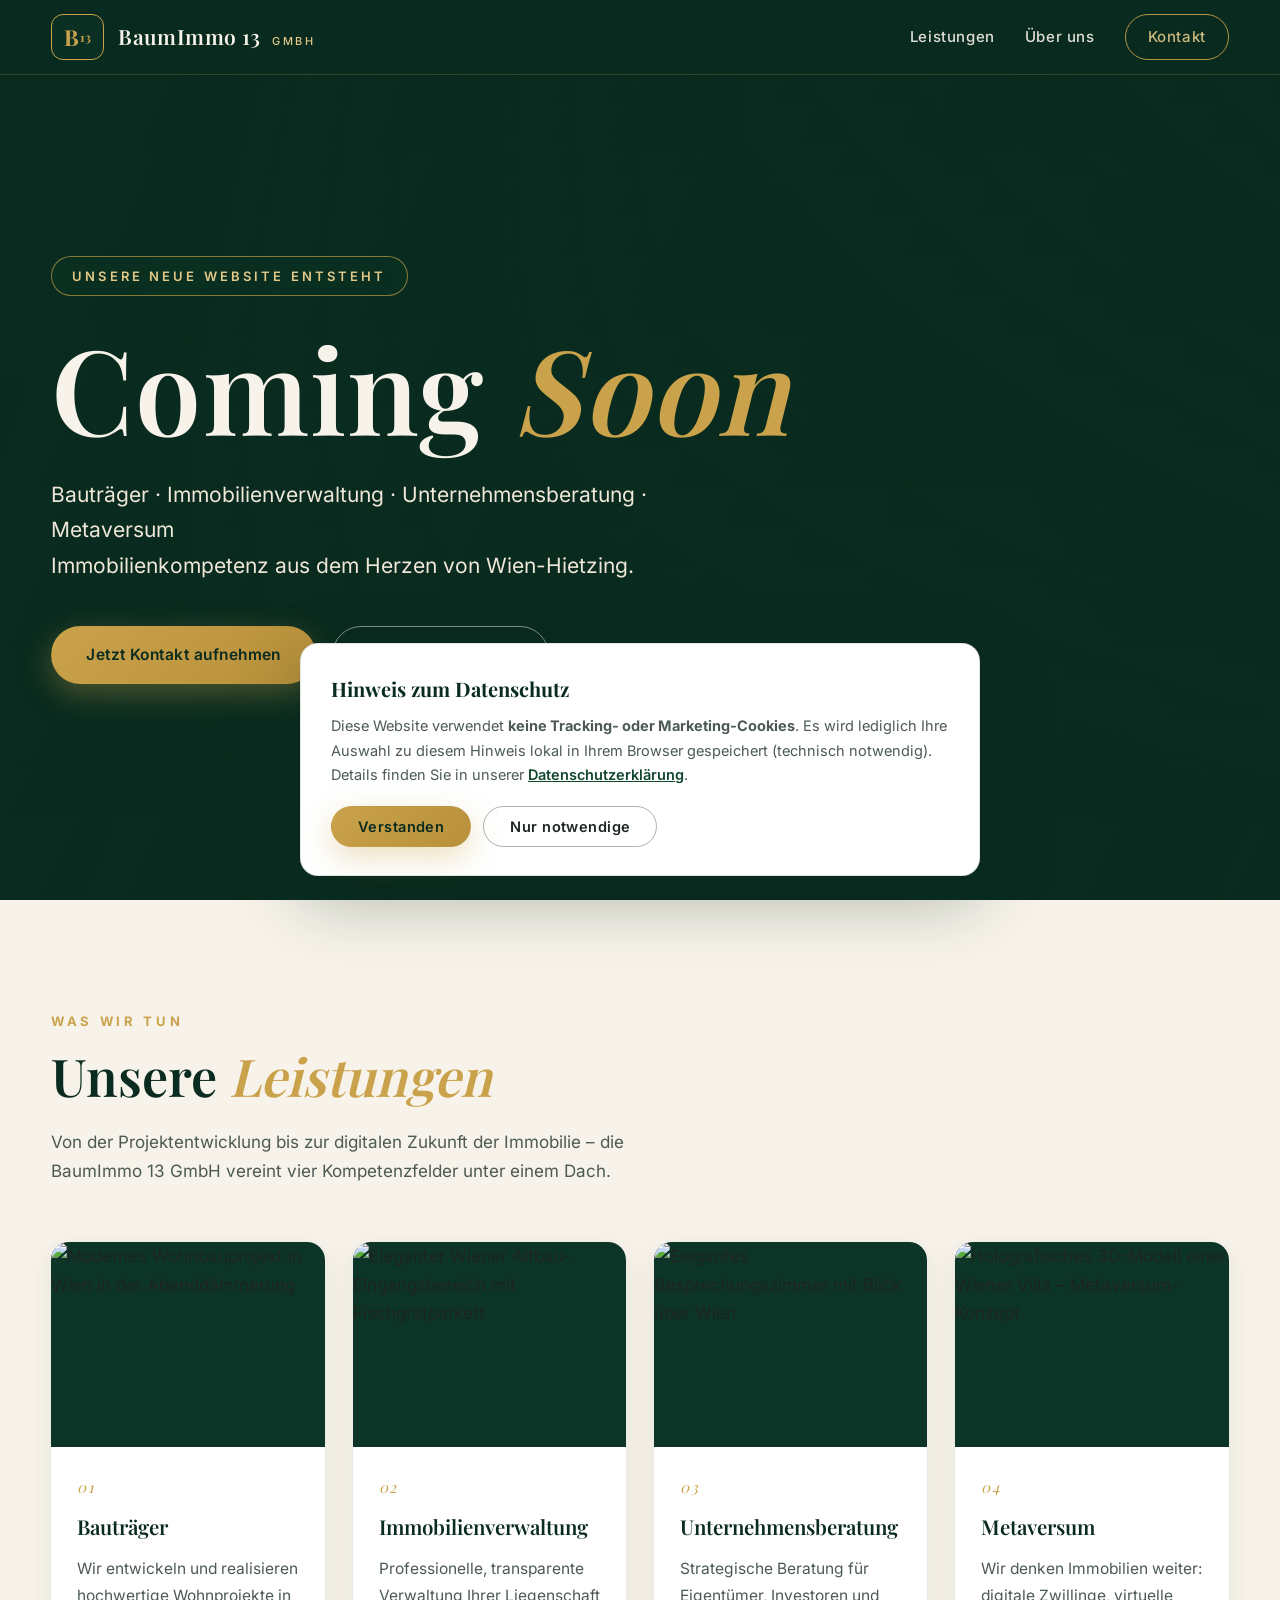
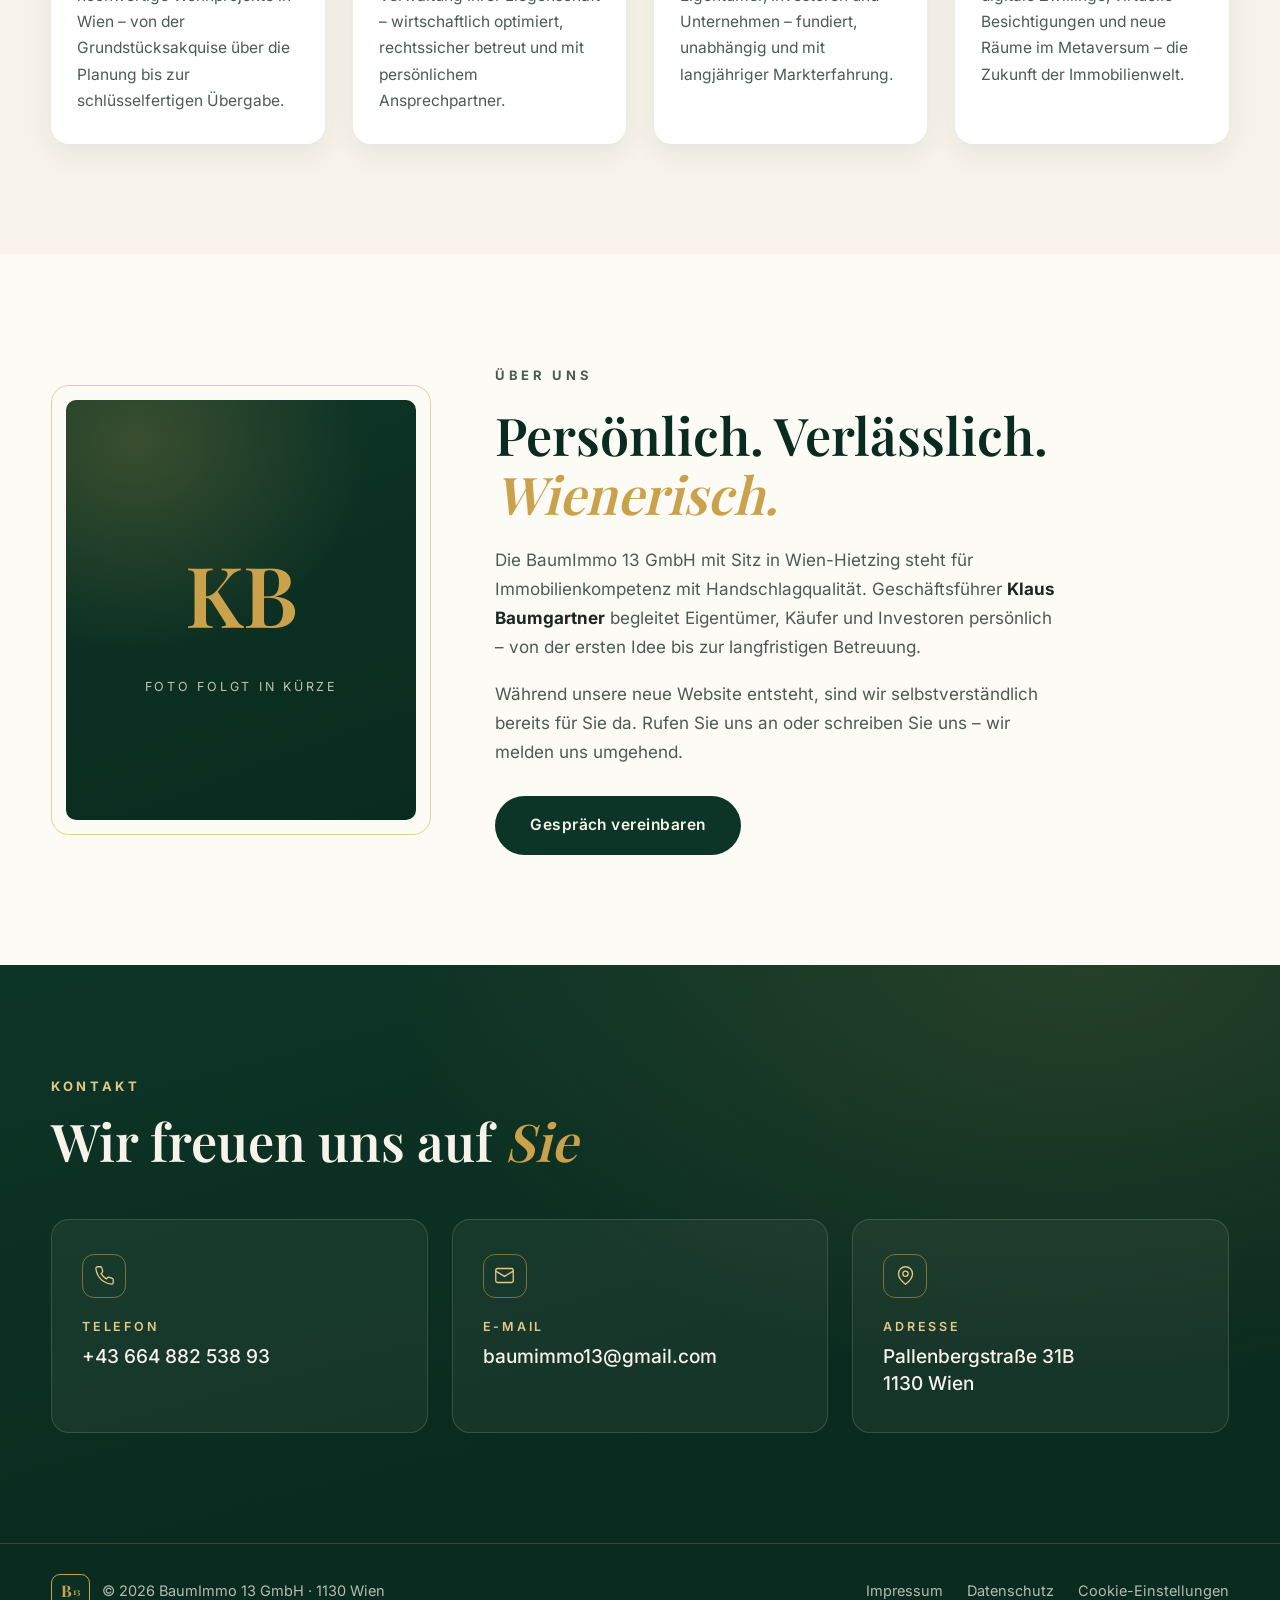
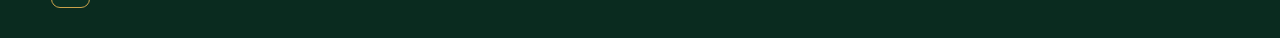
==== index.html @ 94f37a59 "BaumImmo 13 GmbH – Website (Coming Soon) Co-Authored-By: Claude Opus 4.8 <noreply@anthropic.com> Cla" ====
<!DOCTYPE html>
<html lang="de">
<head>
  <meta charset="UTF-8">
  <meta name="viewport" content="width=device-width, initial-scale=1.0">
  <title>BaumImmo 13 GmbH – Bauträger · Immobilienverwaltung · Unternehmensberatung | Wien</title>
  <meta name="description" content="BaumImmo 13 GmbH in 1130 Wien – Bauträger, Immobilienverwaltung, Unternehmensberatung und Metaversum. Unsere neue Website ist bald online. Kontaktieren Sie uns schon jetzt.">
  <meta property="og:title" content="BaumImmo 13 GmbH – Coming Soon">
  <meta property="og:description" content="Bauträger · Immobilienverwaltung · Unternehmensberatung · Metaversum – in 1130 Wien.">
  <meta property="og:type" content="website">
  <meta name="robots" content="index, follow">
  <link rel="icon" href="data:image/svg+xml,%3Csvg xmlns='http://www.w3.org/2000/svg' viewBox='0 0 100 100'%3E%3Crect width='100' height='100' rx='18' fill='%230d3527'/%3E%3Ctext x='50' y='68' font-size='52' text-anchor='middle' fill='%23c9a24b' font-family='Georgia,serif'%3EB%3C/text%3E%3C/svg%3E">
  <link rel="stylesheet" href="assets/css/style.css">
</head>
<body>

  <!-- ===== Header ===== -->
  <header class="site-header" id="top">
    <div class="container header-inner">
      <a href="#top" class="brand">
        <span class="brand-mark">B<span class="brand-13">13</span></span>
        <span class="brand-text">BaumImmo&nbsp;13 <small>GmbH</small></span>
      </a>
      <nav class="main-nav" aria-label="Hauptnavigation">
        <a href="#leistungen">Leistungen</a>
        <a href="#ueber-uns">Über uns</a>
        <a href="#kontakt" class="nav-cta">Kontakt</a>
      </nav>
    </div>
  </header>

  <!-- ===== Hero ===== -->
  <section class="hero">
    <div class="hero-bg" role="presentation"></div>
    <div class="hero-overlay" role="presentation"></div>
    <div class="container hero-content">
      <p class="hero-badge reveal">Unsere neue Website entsteht</p>
      <h1 class="reveal delay-1">Coming <em>Soon</em></h1>
      <p class="hero-sub reveal delay-2">
        Bauträger · Immobilienverwaltung · Unternehmensberatung · Metaversum<br>
        Immobilienkompetenz aus dem Herzen von Wien-Hietzing.
      </p>
      <div class="hero-actions reveal delay-3">
        <a class="btn btn-gold" href="#kontakt">Jetzt Kontakt aufnehmen</a>
        <a class="btn btn-ghost" href="#leistungen">Unsere Leistungen</a>
      </div>
    </div>
    <a class="scroll-hint" href="#leistungen" aria-label="Nach unten scrollen">
      <span></span>
    </a>
  </section>

  <!-- ===== Leistungen ===== -->
  <section class="section" id="leistungen">
    <div class="container">
      <p class="section-kicker reveal">Was wir tun</p>
      <h2 class="section-title reveal">Unsere <em>Leistungen</em></h2>
      <p class="section-intro reveal">
        Von der Projektentwicklung bis zur digitalen Zukunft der Immobilie –
        die BaumImmo&nbsp;13 GmbH vereint vier Kompetenzfelder unter einem Dach.
      </p>

      <div class="cards">
        <article class="card reveal">
          <div class="card-media">
            <img src="https://d8j0ntlcm91z4.cloudfront.net/user_34guswsgM7bqzKukqTCA7ePgYNn/hf_20260716_182104_fdeac7d2-ae26-4614-8516-79ba1cadf55f.png" alt="Modernes Wohnbauprojekt in Wien in der Abenddämmerung" loading="lazy">
          </div>
          <div class="card-body">
            <span class="card-num">01</span>
            <h3>Bauträger</h3>
            <p>Wir entwickeln und realisieren hochwertige Wohnprojekte in Wien – von der Grundstücksakquise über die Planung bis zur schlüsselfertigen Übergabe.</p>
          </div>
        </article>

        <article class="card reveal delay-1">
          <div class="card-media">
            <img src="https://d8j0ntlcm91z4.cloudfront.net/user_34guswsgM7bqzKukqTCA7ePgYNn/hf_20260716_182111_99598195-1a6c-49a5-8bc7-3ee4e47654c9.png" alt="Eleganter Wiener Altbau-Eingangsbereich mit Fischgrätparkett" loading="lazy">
          </div>
          <div class="card-body">
            <span class="card-num">02</span>
            <h3>Immobilien&shy;verwaltung</h3>
            <p>Professionelle, transparente Verwaltung Ihrer Liegenschaft – wirtschaftlich optimiert, rechtssicher betreut und mit persönlichem Ansprechpartner.</p>
          </div>
        </article>

        <article class="card reveal delay-2">
          <div class="card-media">
            <img src="https://d8j0ntlcm91z4.cloudfront.net/user_34guswsgM7bqzKukqTCA7ePgYNn/hf_20260716_182120_4dacd245-94b3-40b0-951d-2eac4d392465.png" alt="Elegantes Besprechungszimmer mit Blick über Wien" loading="lazy">
          </div>
          <div class="card-body">
            <span class="card-num">03</span>
            <h3>Unternehmens&shy;beratung</h3>
            <p>Strategische Beratung für Eigentümer, Investoren und Unternehmen – fundiert, unabhängig und mit langjähriger Markterfahrung.</p>
          </div>
        </article>

        <article class="card reveal delay-3">
          <div class="card-media">
            <img src="https://d8j0ntlcm91z4.cloudfront.net/user_34guswsgM7bqzKukqTCA7ePgYNn/hf_20260716_182127_b0539c99-a646-4e28-8cf3-e2a37b174826.png" alt="Holografisches 3D-Modell einer Wiener Villa – Metaversum-Konzept" loading="lazy">
          </div>
          <div class="card-body">
            <span class="card-num">04</span>
            <h3>Metaversum</h3>
            <p>Wir denken Immobilien weiter: digitale Zwillinge, virtuelle Besichtigungen und neue Räume im Metaversum – die Zukunft der Immobilienwelt.</p>
          </div>
        </article>
      </div>
    </div>
  </section>

  <!-- ===== Über uns ===== -->
  <section class="section section-alt" id="ueber-uns">
    <div class="container about-grid">
      <div class="about-photo reveal">
        <div class="photo-frame">
          <div class="photo-placeholder" aria-label="Foto folgt in Kürze">
            <span class="photo-initials">KB</span>
            <span class="photo-note">Foto folgt in Kürze</span>
          </div>
        </div>
      </div>
      <div class="about-text">
        <p class="section-kicker reveal">Über uns</p>
        <h2 class="section-title reveal">Persönlich. Verlässlich. <em>Wienerisch.</em></h2>
        <p class="reveal">
          Die BaumImmo&nbsp;13 GmbH mit Sitz in Wien-Hietzing steht für
          Immobilienkompetenz mit Handschlagqualität. Geschäftsführer
          <strong>Klaus Baumgartner</strong> begleitet Eigentümer, Käufer und
          Investoren persönlich – von der ersten Idee bis zur langfristigen
          Betreuung.
        </p>
        <p class="reveal delay-1">
          Während unsere neue Website entsteht, sind wir selbstverständlich
          bereits für Sie da. Rufen Sie uns an oder schreiben Sie uns – wir
          melden uns umgehend.
        </p>
        <a href="#kontakt" class="btn btn-dark reveal delay-2">Gespräch vereinbaren</a>
      </div>
    </div>
  </section>

  <!-- ===== Kontakt ===== -->
  <section class="section section-contact" id="kontakt">
    <div class="container">
      <p class="section-kicker light reveal">Kontakt</p>
      <h2 class="section-title light reveal">Wir freuen uns auf <em>Sie</em></h2>
      <div class="contact-grid">
        <a class="contact-card reveal" href="tel:+4366488253893">
          <span class="contact-icon" aria-hidden="true">
            <svg viewBox="0 0 24 24" fill="none" stroke="currentColor" stroke-width="1.5"><path d="M22 16.92v3a2 2 0 0 1-2.18 2 19.79 19.79 0 0 1-8.63-3.07 19.5 19.5 0 0 1-6-6 19.79 19.79 0 0 1-3.07-8.67A2 2 0 0 1 4.11 2h3a2 2 0 0 1 2 1.72c.13.96.36 1.9.7 2.81a2 2 0 0 1-.45 2.11L8.09 9.91a16 16 0 0 0 6 6l1.27-1.27a2 2 0 0 1 2.11-.45c.91.34 1.85.57 2.81.7A2 2 0 0 1 22 16.92z"/></svg>
          </span>
          <span class="contact-label">Telefon</span>
          <span class="contact-value">+43 664 882 538 93</span>
        </a>
        <a class="contact-card reveal delay-1" href="mailto:baumimmo13@gmail.com">
          <span class="contact-icon" aria-hidden="true">
            <svg viewBox="0 0 24 24" fill="none" stroke="currentColor" stroke-width="1.5"><rect x="2" y="4" width="20" height="16" rx="2"/><path d="m22 7-10 6L2 7"/></svg>
          </span>
          <span class="contact-label">E-Mail</span>
          <span class="contact-value">baumimmo13@gmail.com</span>
        </a>
        <a class="contact-card reveal delay-2" href="https://www.google.com/maps/search/?api=1&amp;query=Pallenbergstra%C3%9Fe%2031B%2C%201130%20Wien" target="_blank" rel="noopener noreferrer">
          <span class="contact-icon" aria-hidden="true">
            <svg viewBox="0 0 24 24" fill="none" stroke="currentColor" stroke-width="1.5"><path d="M20 10c0 6-8 12-8 12s-8-6-8-12a8 8 0 0 1 16 0z"/><circle cx="12" cy="10" r="3"/></svg>
          </span>
          <span class="contact-label">Adresse</span>
          <span class="contact-value">Pallenbergstraße 31B<br>1130 Wien</span>
        </a>
      </div>
    </div>
  </section>

  <!-- ===== Footer ===== -->
  <footer class="site-footer">
    <div class="container footer-inner">
      <div class="footer-brand">
        <span class="brand-mark small">B<span class="brand-13">13</span></span>
        <span>© <span id="year">2026</span> BaumImmo&nbsp;13 GmbH · 1130 Wien</span>
      </div>
      <nav class="footer-nav" aria-label="Rechtliches">
        <a href="impressum.html">Impressum</a>
        <a href="datenschutz.html">Datenschutz</a>
        <a href="#" id="cookie-settings-link">Cookie-Einstellungen</a>
      </nav>
    </div>
  </footer>

  <!-- ===== Cookie-Banner ===== -->
  <div class="cookie-banner" id="cookie-banner" role="dialog" aria-modal="false" aria-labelledby="cookie-title" hidden>
    <div class="cookie-inner">
      <h3 id="cookie-title">Hinweis zum Datenschutz</h3>
      <p>
        Diese Website verwendet <strong>keine Tracking- oder Marketing-Cookies</strong>.
        Es wird lediglich Ihre Auswahl zu diesem Hinweis lokal in Ihrem Browser
        gespeichert (technisch notwendig). Details finden Sie in unserer
        <a href="datenschutz.html">Datenschutzerklärung</a>.
      </p>
      <div class="cookie-actions">
        <button type="button" class="btn btn-gold" id="cookie-accept">Verstanden</button>
        <button type="button" class="btn btn-ghost-dark" id="cookie-essential">Nur notwendige</button>
      </div>
    </div>
  </div>

  <script src="assets/js/main.js" defer></script>
</body>
</html>
---- assets/css/style.css ----
/* ============================================================
   BaumImmo 13 GmbH – Coming Soon
   Farbwelt: Tiefes Smaragdgrün + warmes Gold + Creme
   Schriften: Playfair Display (Headlines) / Inter (Text),
   selbst gehostet (DSGVO-konform, keine externen Font-Requests)
   ============================================================ */

@font-face {
  font-family: 'Inter';
  font-style: normal;
  font-weight: 100 900;
  font-display: swap;
  src: url('../fonts/inter-var-latin.woff2') format('woff2');
}
@font-face {
  font-family: 'Playfair Display';
  font-style: normal;
  font-weight: 400 900;
  font-display: swap;
  src: url('../fonts/playfair-var-latin.woff2') format('woff2');
}

:root {
  --green-950: #0a2b1f;
  --green-900: #0d3527;
  --green-800: #12472f;
  --green-700: #1a5c3f;
  --gold: #c9a24b;
  --gold-light: #e3c887;
  --cream: #f7f3ea;
  --cream-dim: #efe8d8;
  --ink: #1d2521;
  --ink-soft: #4c5a53;
  --radius: 18px;
  --shadow: 0 20px 60px rgba(10, 43, 31, 0.18);
  --transition: 0.35s cubic-bezier(0.22, 0.61, 0.36, 1);
}

* { margin: 0; padding: 0; box-sizing: border-box; }

html { scroll-behavior: smooth; }

body {
  font-family: 'Inter', system-ui, -apple-system, 'Segoe UI', sans-serif;
  font-size: 17px;
  line-height: 1.7;
  color: var(--ink);
  background: var(--cream);
  -webkit-font-smoothing: antialiased;
}

img { max-width: 100%; display: block; }

.container {
  width: min(1180px, 92%);
  margin-inline: auto;
}

/* ---------- Header ---------- */
.site-header {
  position: fixed;
  inset: 0 0 auto 0;
  z-index: 100;
  padding: 14px 0;
  background: rgba(10, 43, 31, 0.92);
  border-bottom: 1px solid rgba(201, 162, 75, 0.22);
  backdrop-filter: blur(8px);
  -webkit-backdrop-filter: blur(8px);
}

.header-inner {
  display: flex;
  align-items: center;
  justify-content: space-between;
  gap: 24px;
}

.brand {
  display: flex;
  align-items: center;
  gap: 14px;
  text-decoration: none;
  color: var(--cream);
}

.brand-mark {
  display: inline-flex;
  align-items: center;
  justify-content: center;
  white-space: nowrap;
  min-width: 46px;
  height: 46px;
  padding: 0 12px;
  border: 1.5px solid var(--gold);
  border-radius: 12px;
  font-family: 'Playfair Display', Georgia, serif;
  font-size: 22px;
  font-weight: 700;
  line-height: 1;
  color: var(--gold);
  background: rgba(13, 53, 39, 0.55);
}

.brand-mark.small { min-width: 34px; height: 34px; padding: 0 9px; font-size: 16px; border-radius: 9px; }

.brand-13 { font-size: 0.55em; vertical-align: super; margin-left: 1px; }

.brand-text {
  font-family: 'Playfair Display', Georgia, serif;
  font-size: 21px;
  font-weight: 600;
  letter-spacing: 0.02em;
}

.brand-text small {
  font-family: 'Inter', sans-serif;
  font-size: 11px;
  font-weight: 500;
  letter-spacing: 0.22em;
  text-transform: uppercase;
  color: var(--gold-light);
  margin-left: 6px;
}

.main-nav { display: flex; align-items: center; gap: 30px; }

.main-nav a {
  color: var(--cream);
  text-decoration: none;
  font-size: 15px;
  font-weight: 500;
  letter-spacing: 0.04em;
  opacity: 0.9;
  transition: var(--transition);
}

.main-nav a:hover { opacity: 1; color: var(--gold-light); }

.nav-cta {
  padding: 9px 22px;
  border: 1.5px solid var(--gold);
  border-radius: 999px;
  color: var(--gold-light) !important;
}

.nav-cta:hover { background: var(--gold); color: var(--green-950) !important; }

/* ---------- Hero ---------- */
.hero {
  position: relative;
  min-height: 100svh;
  display: flex;
  align-items: center;
  color: var(--cream);
  overflow: hidden;
}

.hero-bg {
  position: absolute;
  inset: 0;
  background:
    url('https://d8j0ntlcm91z4.cloudfront.net/user_34guswsgM7bqzKukqTCA7ePgYNn/hf_20260716_182056_4171c2c1-575a-434d-8a6c-4afd819e59a3.png')
    center / cover no-repeat,
    var(--green-950);
  transform: scale(1.04);
  animation: heroZoom 18s ease-out forwards;
}

@keyframes heroZoom {
  from { transform: scale(1.12); }
  to   { transform: scale(1.02); }
}

.hero-overlay {
  position: absolute;
  inset: 0;
  background:
    linear-gradient(115deg, rgba(10, 43, 31, 0.92) 12%, rgba(10, 43, 31, 0.55) 48%, rgba(10, 43, 31, 0.25) 100%),
    linear-gradient(rgba(10, 43, 31, 0.25), rgba(10, 43, 31, 0.75) 92%);
}

.hero-content { position: relative; z-index: 2; padding: 140px 0 100px; }

.hero-badge {
  display: inline-block;
  padding: 8px 20px;
  border: 1px solid rgba(201, 162, 75, 0.65);
  border-radius: 999px;
  font-size: 13px;
  font-weight: 600;
  letter-spacing: 0.24em;
  text-transform: uppercase;
  color: var(--gold-light);
  background: rgba(13, 53, 39, 0.45);
  margin-bottom: 30px;
}

.hero h1 {
  font-family: 'Playfair Display', Georgia, serif;
  font-size: clamp(56px, 9.5vw, 118px);
  font-weight: 600;
  line-height: 1.04;
  letter-spacing: 0.01em;
  margin-bottom: 28px;
}

.hero h1 em {
  font-style: italic;
  color: var(--gold);
}

.hero-sub {
  font-size: clamp(17px, 2vw, 21px);
  max-width: 640px;
  color: var(--cream-dim);
  margin-bottom: 42px;
}

.hero-actions { display: flex; flex-wrap: wrap; gap: 16px; }

/* ---------- Buttons ---------- */
.btn {
  display: inline-block;
  padding: 15px 34px;
  border-radius: 999px;
  font-size: 15.5px;
  font-weight: 600;
  letter-spacing: 0.03em;
  text-decoration: none;
  cursor: pointer;
  border: 1.5px solid transparent;
  transition: var(--transition);
  font-family: inherit;
}

.btn-gold {
  background: linear-gradient(135deg, var(--gold), #b8903a);
  color: var(--green-950);
  box-shadow: 0 10px 30px rgba(201, 162, 75, 0.35);
}

.btn-gold:hover { transform: translateY(-2px); box-shadow: 0 16px 38px rgba(201, 162, 75, 0.45); }

.btn-ghost {
  border-color: rgba(247, 243, 234, 0.5);
  color: var(--cream);
}

.btn-ghost:hover { border-color: var(--cream); background: rgba(247, 243, 234, 0.1); }

.btn-ghost-dark {
  border-color: rgba(29, 37, 33, 0.35);
  color: var(--ink);
  background: transparent;
}

.btn-ghost-dark:hover { border-color: var(--ink); }

.btn-dark {
  background: var(--green-900);
  color: var(--cream);
}

.btn-dark:hover { background: var(--green-800); transform: translateY(-2px); }

/* ---------- Scroll-Hinweis ---------- */
.scroll-hint {
  position: absolute;
  left: 50%;
  bottom: 34px;
  transform: translateX(-50%);
  width: 28px;
  height: 46px;
  border: 1.5px solid rgba(247, 243, 234, 0.55);
  border-radius: 999px;
  z-index: 2;
}

.scroll-hint span {
  position: absolute;
  top: 9px;
  left: 50%;
  width: 4px;
  height: 9px;
  margin-left: -2px;
  border-radius: 4px;
  background: var(--gold-light);
  animation: scrollDot 1.8s ease-in-out infinite;
}

@keyframes scrollDot {
  0%   { transform: translateY(0); opacity: 1; }
  70%  { transform: translateY(16px); opacity: 0; }
  100% { transform: translateY(0); opacity: 0; }
}

/* ---------- Sections ---------- */
.section { padding: 110px 0; }

.section-alt { background: #fdfbf6; }

.section-kicker {
  font-size: 13px;
  font-weight: 700;
  letter-spacing: 0.28em;
  text-transform: uppercase;
  color: var(--gold);
  margin-bottom: 14px;
}

.section-kicker.light { color: var(--gold-light); }

.section-title {
  font-family: 'Playfair Display', Georgia, serif;
  font-size: clamp(34px, 4.6vw, 52px);
  font-weight: 600;
  line-height: 1.15;
  color: var(--green-950);
  margin-bottom: 22px;
}

.section-title em { font-style: italic; color: var(--gold); }

.section-title.light { color: var(--cream); }

.section-intro {
  max-width: 660px;
  color: var(--ink-soft);
  margin-bottom: 56px;
}

/* ---------- Cards ---------- */
.cards {
  display: grid;
  grid-template-columns: repeat(auto-fit, minmax(255px, 1fr));
  gap: 28px;
}

.card {
  background: #ffffff;
  border-radius: var(--radius);
  overflow: hidden;
  box-shadow: 0 8px 28px rgba(10, 43, 31, 0.08);
  transition: var(--transition);
  display: flex;
  flex-direction: column;
}

.card:hover {
  transform: translateY(-8px);
  box-shadow: var(--shadow);
}

.card-media {
  aspect-ratio: 4 / 3;
  overflow: hidden;
  background: var(--green-900);
}

.card-media img {
  width: 100%;
  height: 100%;
  object-fit: cover;
  transition: transform 0.7s ease;
}

.card:hover .card-media img { transform: scale(1.06); }

.card-body { padding: 26px 26px 30px; flex: 1; }

.card-num {
  font-family: 'Playfair Display', Georgia, serif;
  font-size: 15px;
  font-style: italic;
  color: var(--gold);
  letter-spacing: 0.1em;
}

.card-body h3 {
  font-family: 'Playfair Display', Georgia, serif;
  font-size: clamp(19px, 1.6vw, 22px);
  font-weight: 600;
  color: var(--green-950);
  margin: 8px 0 12px;
  overflow-wrap: break-word;
  hyphens: auto;
}

.card-body p { font-size: 15.5px; color: var(--ink-soft); }

/* ---------- Über uns ---------- */
.about-grid {
  display: grid;
  grid-template-columns: minmax(260px, 380px) 1fr;
  gap: 64px;
  align-items: center;
}

.photo-frame {
  position: relative;
  border-radius: var(--radius);
  padding: 14px;
  border: 1.5px solid rgba(201, 162, 75, 0.5);
}

.photo-frame::after {
  content: '';
  position: absolute;
  inset: -14px 14px 14px -14px;
  border-radius: var(--radius);
  border: 1.5px solid rgba(13, 53, 39, 0.16);
  z-index: -1;
}

.photo-placeholder {
  aspect-ratio: 3 / 3.6;
  border-radius: calc(var(--radius) - 8px);
  background:
    radial-gradient(120% 90% at 20% 10%, rgba(201, 162, 75, 0.24), transparent 55%),
    linear-gradient(160deg, var(--green-900), var(--green-950));
  display: flex;
  flex-direction: column;
  align-items: center;
  justify-content: center;
  gap: 12px;
}

.photo-initials {
  font-family: 'Playfair Display', Georgia, serif;
  font-size: 84px;
  font-weight: 600;
  color: var(--gold);
}

.photo-note {
  font-size: 12.5px;
  letter-spacing: 0.22em;
  text-transform: uppercase;
  color: rgba(247, 243, 234, 0.75);
}

.about-text p { color: var(--ink-soft); margin-bottom: 18px; max-width: 560px; }

.about-text strong { color: var(--ink); }

.about-text .btn { margin-top: 12px; }

/* ---------- Kontakt ---------- */
.section-contact {
  background:
    radial-gradient(90% 120% at 85% 0%, rgba(201, 162, 75, 0.14), transparent 60%),
    linear-gradient(165deg, var(--green-900), var(--green-950) 70%);
}

.contact-grid {
  display: grid;
  grid-template-columns: repeat(auto-fit, minmax(240px, 1fr));
  gap: 24px;
  margin-top: 48px;
}

.contact-card {
  display: flex;
  flex-direction: column;
  gap: 6px;
  padding: 34px 30px;
  border-radius: var(--radius);
  border: 1px solid rgba(247, 243, 234, 0.14);
  background: rgba(247, 243, 234, 0.05);
  text-decoration: none;
  transition: var(--transition);
}

.contact-card:hover {
  border-color: rgba(201, 162, 75, 0.6);
  background: rgba(201, 162, 75, 0.09);
  transform: translateY(-4px);
}

.contact-icon {
  width: 44px;
  height: 44px;
  margin-bottom: 12px;
  display: grid;
  place-items: center;
  border-radius: 12px;
  border: 1px solid rgba(201, 162, 75, 0.55);
  color: var(--gold-light);
}

.contact-icon svg { width: 21px; height: 21px; }

.contact-label {
  font-size: 12.5px;
  font-weight: 600;
  letter-spacing: 0.22em;
  text-transform: uppercase;
  color: var(--gold-light);
}

.contact-value {
  font-size: 19px;
  font-weight: 500;
  color: var(--cream);
  line-height: 1.45;
  overflow-wrap: anywhere;
}

/* ---------- Footer ---------- */
.site-footer {
  background: var(--green-950);
  color: rgba(247, 243, 234, 0.72);
  padding: 30px 0;
  font-size: 14.5px;
  border-top: 1px solid rgba(201, 162, 75, 0.25);
}

.footer-inner {
  display: flex;
  flex-wrap: wrap;
  align-items: center;
  justify-content: space-between;
  gap: 18px;
}

.footer-brand { display: flex; align-items: center; gap: 12px; }

.footer-nav { display: flex; flex-wrap: wrap; gap: 24px; }

.footer-nav a {
  color: rgba(247, 243, 234, 0.72);
  text-decoration: none;
  transition: var(--transition);
}

.footer-nav a:hover { color: var(--gold-light); }

/* ---------- Cookie-Banner ---------- */
.cookie-banner {
  position: fixed;
  z-index: 200;
  left: 50%;
  bottom: 24px;
  transform: translateX(-50%);
  width: min(680px, 94%);
  background: #ffffff;
  border-radius: var(--radius);
  border: 1px solid rgba(13, 53, 39, 0.12);
  box-shadow: 0 24px 70px rgba(10, 43, 31, 0.3);
  animation: cookieIn 0.5s cubic-bezier(0.22, 0.61, 0.36, 1);
}

@keyframes cookieIn {
  from { opacity: 0; transform: translate(-50%, 24px); }
  to   { opacity: 1; transform: translate(-50%, 0); }
}

.cookie-inner { padding: 28px 30px; }

.cookie-inner h3 {
  font-family: 'Playfair Display', Georgia, serif;
  font-size: 20px;
  color: var(--green-950);
  margin-bottom: 8px;
}

.cookie-inner p { font-size: 14.5px; color: var(--ink-soft); margin-bottom: 18px; }

.cookie-inner a { color: var(--green-800); font-weight: 600; }

.cookie-actions { display: flex; flex-wrap: wrap; gap: 12px; }

.cookie-actions .btn { padding: 11px 26px; font-size: 14.5px; }

/* ---------- Rechtsseiten (Impressum / Datenschutz) ---------- */
.legal-hero {
  background: linear-gradient(165deg, var(--green-900), var(--green-950));
  color: var(--cream);
  padding: 160px 0 70px;
}

.legal-hero h1 {
  font-family: 'Playfair Display', Georgia, serif;
  font-size: clamp(36px, 5vw, 54px);
  font-weight: 600;
}

.legal-hero p { color: var(--cream-dim); margin-top: 10px; }

.legal-content { padding: 70px 0 100px; }

.legal-content .container { max-width: 820px; }

.legal-content h2 {
  font-family: 'Playfair Display', Georgia, serif;
  font-size: 26px;
  color: var(--green-950);
  margin: 42px 0 14px;
}

.legal-content h3 { font-size: 18px; color: var(--green-900); margin: 28px 0 10px; }

.legal-content p, .legal-content li { color: var(--ink-soft); margin-bottom: 12px; }

.legal-content ul { padding-left: 22px; margin-bottom: 16px; }

.legal-content a { color: var(--green-800); font-weight: 600; }

.legal-content .note {
  padding: 16px 20px;
  border-left: 3px solid var(--gold);
  background: rgba(201, 162, 75, 0.1);
  border-radius: 0 10px 10px 0;
  font-size: 15px;
}

.back-link {
  display: inline-block;
  margin-top: 40px;
  color: var(--green-800);
  font-weight: 600;
  text-decoration: none;
}

.back-link:hover { text-decoration: underline; }

/* ---------- Reveal-Animationen ---------- */
.reveal {
  opacity: 0;
  transform: translateY(26px);
  transition: opacity 0.8s ease, transform 0.8s cubic-bezier(0.22, 0.61, 0.36, 1);
}

.reveal.visible { opacity: 1; transform: none; }

.delay-1 { transition-delay: 0.12s; }
.delay-2 { transition-delay: 0.24s; }
.delay-3 { transition-delay: 0.36s; }

@media (prefers-reduced-motion: reduce) {
  html { scroll-behavior: auto; }
  .reveal { opacity: 1; transform: none; transition: none; }
  .hero-bg { animation: none; }
}

/* ---------- Responsive ---------- */
@media (max-width: 860px) {
  .main-nav a:not(.nav-cta) { display: none; }
  .about-grid { grid-template-columns: 1fr; gap: 44px; }
  .about-photo { max-width: 320px; }
  .section { padding: 80px 0; }
  .hero-content { padding: 120px 0 90px; }
}
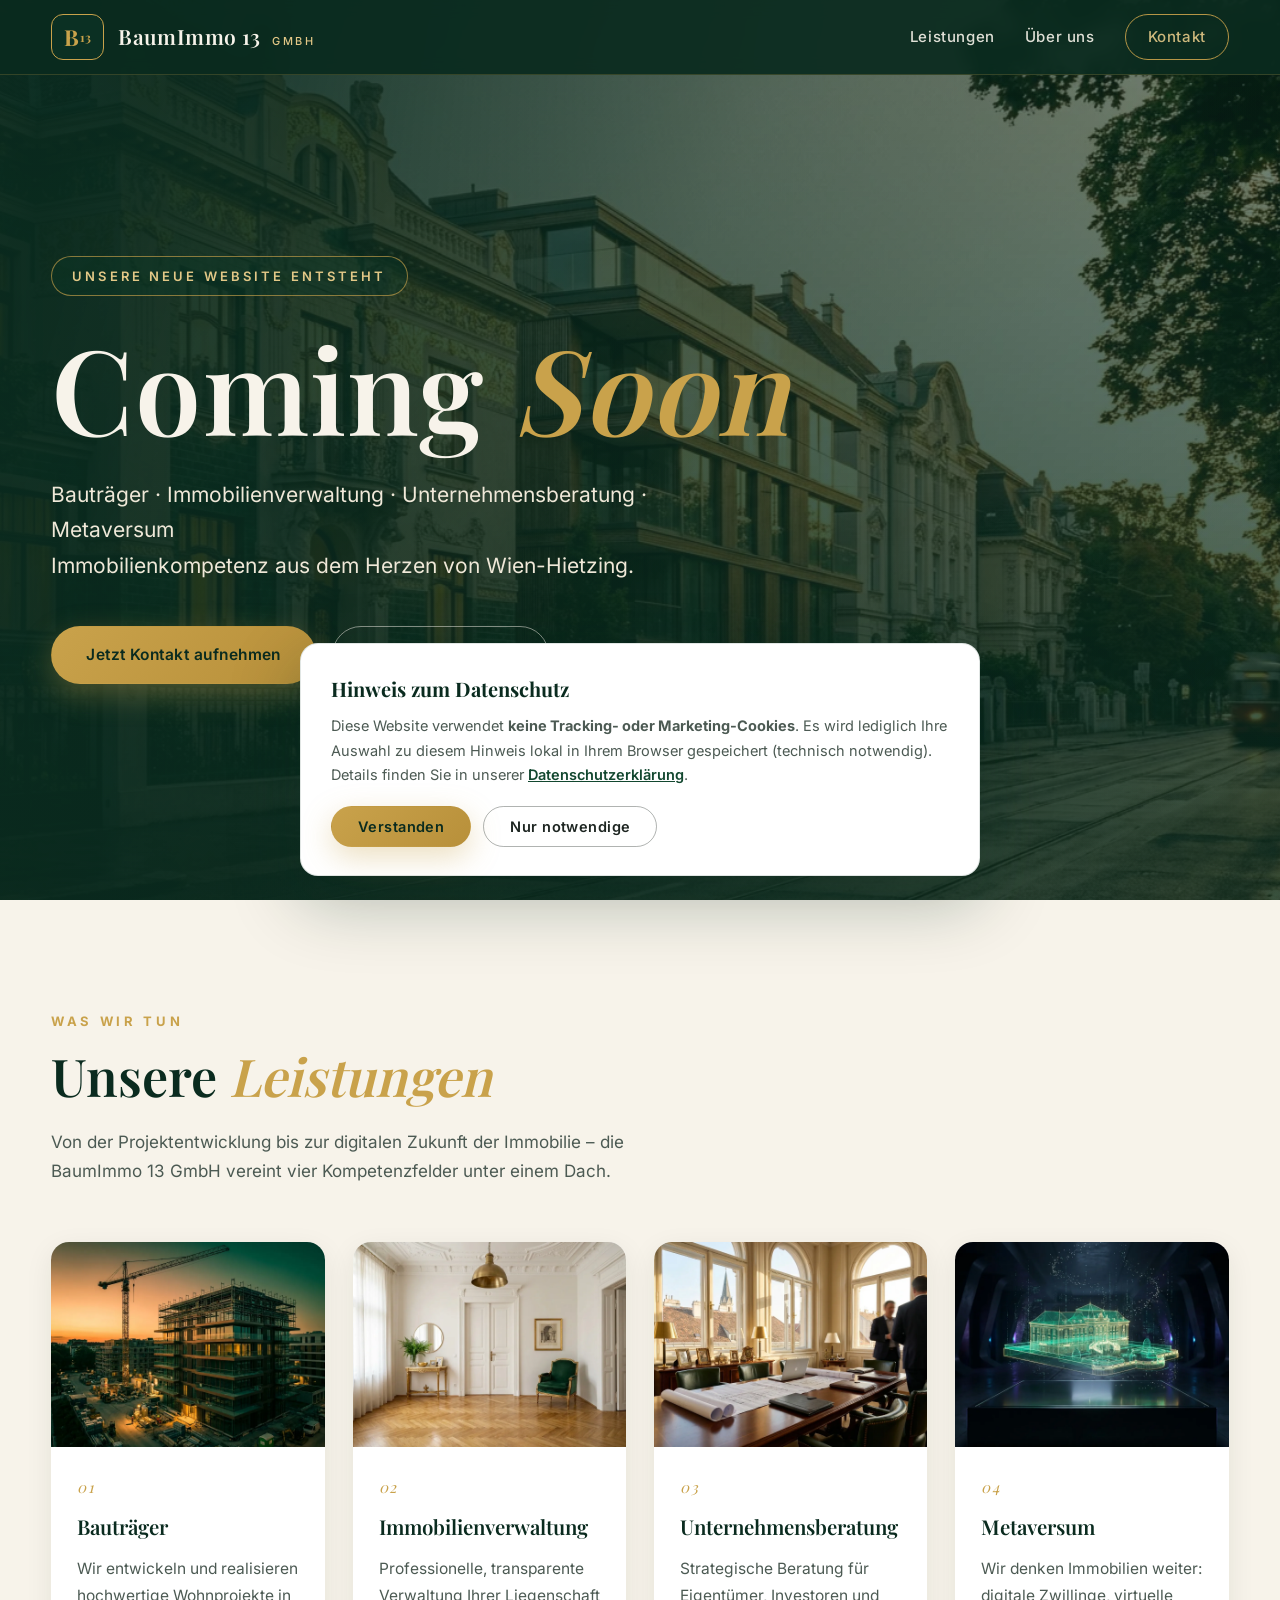
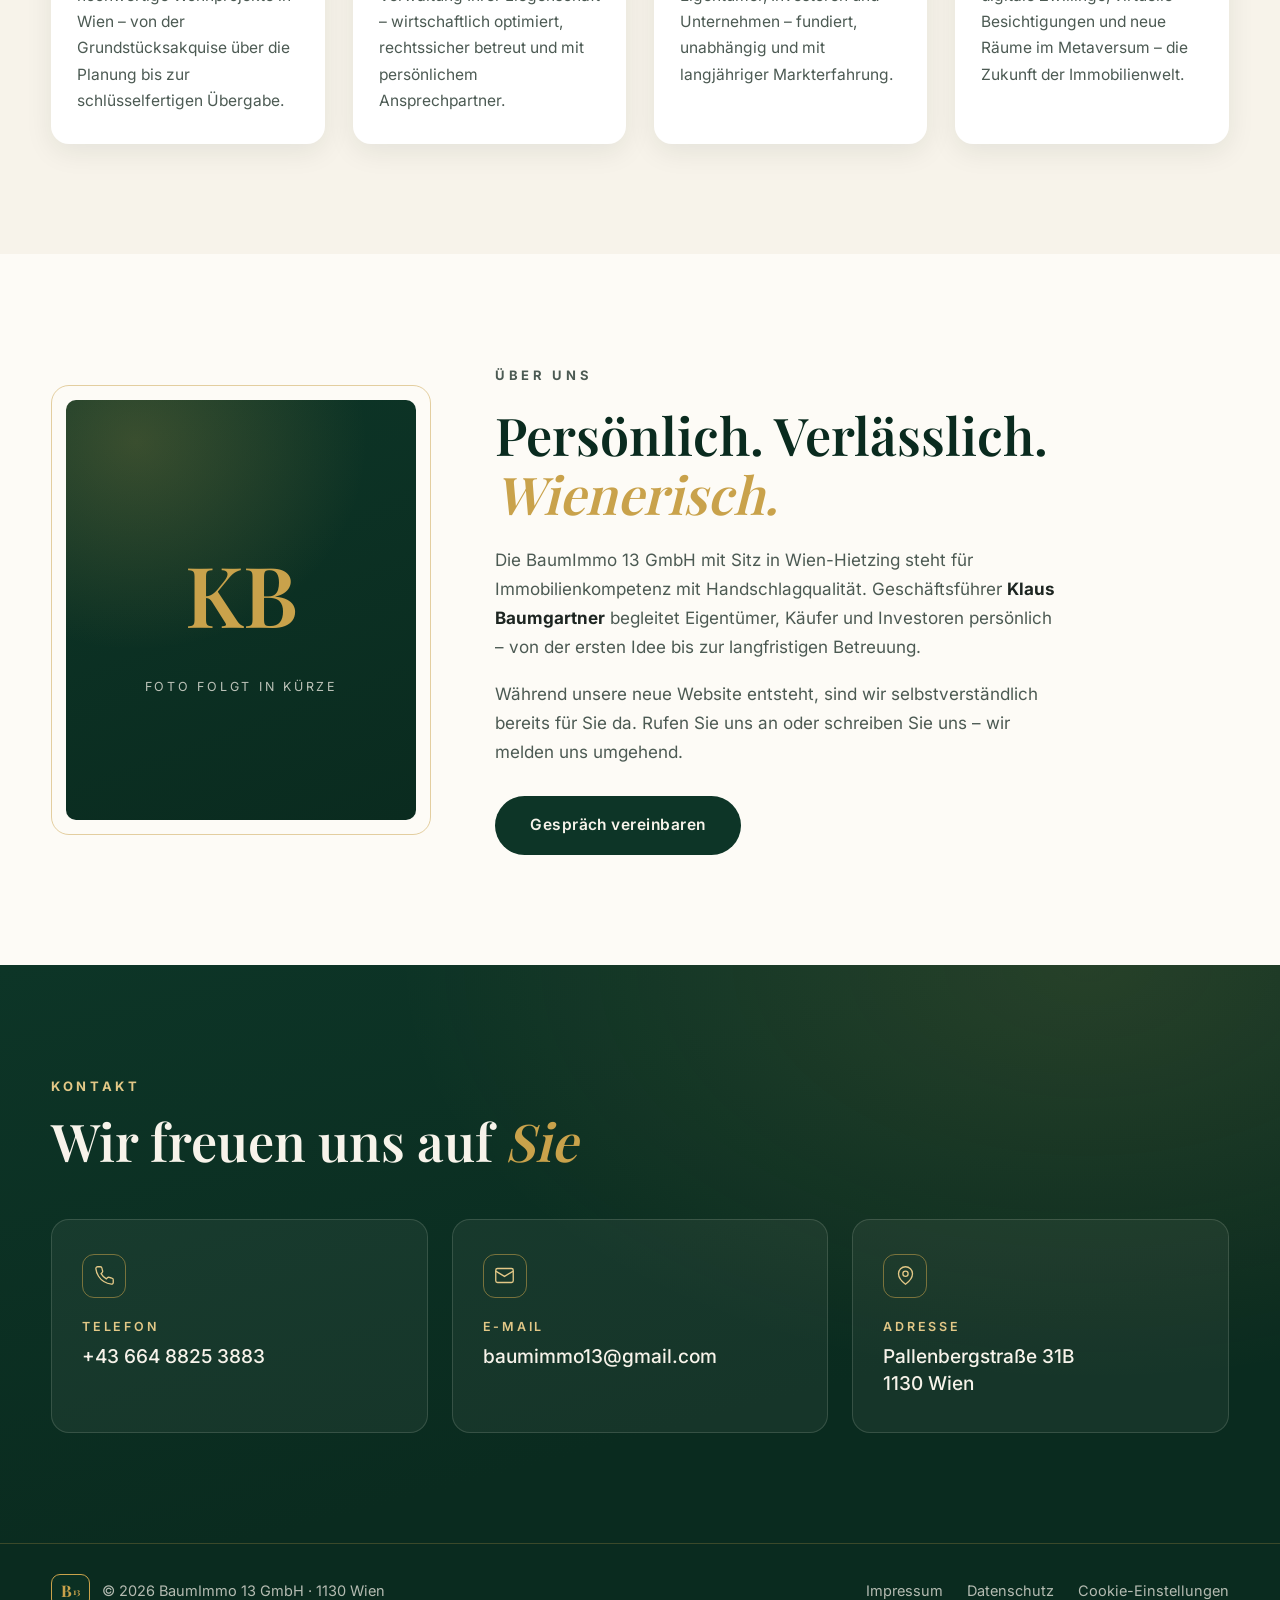
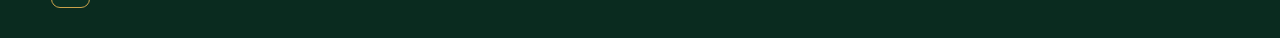
==== commit a18984f8: "Impressum vervollstaendigt, DSGVO-Haertung, Domain-Vorbereitung - Impressum: FN 495746 p / HG Wien, " ====
--- a/index.html
+++ b/index.html
@@ -5,10 +5,49 @@
   <meta name="viewport" content="width=device-width, initial-scale=1.0">
   <title>BaumImmo 13 GmbH – Bauträger · Immobilienverwaltung · Unternehmensberatung | Wien</title>
   <meta name="description" content="BaumImmo 13 GmbH in 1130 Wien – Bauträger, Immobilienverwaltung, Unternehmensberatung und Metaversum. Unsere neue Website ist bald online. Kontaktieren Sie uns schon jetzt.">
-  <meta property="og:title" content="BaumImmo 13 GmbH – Coming Soon">
+  <link rel="canonical" href="https://baumimmo13.com/">
+  <meta property="og:title" content="BaumImmo 13 GmbH – Bauträger &amp; Immobilienverwaltung in Wien">
   <meta property="og:description" content="Bauträger · Immobilienverwaltung · Unternehmensberatung · Metaversum – in 1130 Wien.">
   <meta property="og:type" content="website">
+  <meta property="og:url" content="https://baumimmo13.com/">
+  <meta property="og:locale" content="de_AT">
+  <meta property="og:site_name" content="BaumImmo 13 GmbH">
+  <meta property="og:image" content="https://baumimmo13.com/assets/img/og-image.jpg">
+  <meta property="og:image:width" content="1200">
+  <meta property="og:image:height" content="630">
+  <meta name="twitter:card" content="summary_large_image">
   <meta name="robots" content="index, follow">
+  <meta name="theme-color" content="#0d3527">
+  <meta name="geo.region" content="AT-9">
+  <meta name="geo.placename" content="Wien">
+  <script type="application/ld+json">
+  {
+    "@context": "https://schema.org",
+    "@type": "RealEstateAgent",
+    "name": "BaumImmo 13 GmbH",
+    "url": "https://baumimmo13.com/",
+    "image": "https://baumimmo13.com/assets/img/og-image.jpg",
+    "email": "baumimmo13@gmail.com",
+    "telephone": "+4366488253883",
+    "address": {
+      "@type": "PostalAddress",
+      "streetAddress": "Pallenbergstraße 31B",
+      "postalCode": "1130",
+      "addressLocality": "Wien",
+      "addressCountry": "AT"
+    },
+    "founder": {
+      "@type": "Person",
+      "name": "Klaus Michael Baumgartner"
+    },
+    "areaServed": {
+      "@type": "City",
+      "name": "Wien"
+    },
+    "knowsLanguage": ["de", "en"],
+    "description": "Bauträger, Immobilienverwaltung, Unternehmensberatung und digitale Immobilienprojekte in Wien-Hietzing."
+  }
+  </script>
   <link rel="icon" href="data:image/svg+xml,%3Csvg xmlns='http://www.w3.org/2000/svg' viewBox='0 0 100 100'%3E%3Crect width='100' height='100' rx='18' fill='%230d3527'/%3E%3Ctext x='50' y='68' font-size='52' text-anchor='middle' fill='%23c9a24b' font-family='Georgia,serif'%3EB%3C/text%3E%3C/svg%3E">
   <link rel="stylesheet" href="assets/css/style.css">
 </head>
@@ -63,7 +102,7 @@
       <div class="cards">
         <article class="card reveal">
           <div class="card-media">
-            <img src="https://d8j0ntlcm91z4.cloudfront.net/user_34guswsgM7bqzKukqTCA7ePgYNn/hf_20260716_182104_fdeac7d2-ae26-4614-8516-79ba1cadf55f.png" alt="Modernes Wohnbauprojekt in Wien in der Abenddämmerung" loading="lazy">
+            <img src="assets/img/bautraeger.webp" alt="Modernes Wohnbauprojekt in Wien in der Abenddämmerung" loading="lazy" decoding="async">
           </div>
           <div class="card-body">
             <span class="card-num">01</span>
@@ -74,7 +113,7 @@
 
         <article class="card reveal delay-1">
           <div class="card-media">
-            <img src="https://d8j0ntlcm91z4.cloudfront.net/user_34guswsgM7bqzKukqTCA7ePgYNn/hf_20260716_182111_99598195-1a6c-49a5-8bc7-3ee4e47654c9.png" alt="Eleganter Wiener Altbau-Eingangsbereich mit Fischgrätparkett" loading="lazy">
+            <img src="assets/img/verwaltung.webp" alt="Eleganter Wiener Altbau-Eingangsbereich mit Fischgrätparkett" loading="lazy" decoding="async">
           </div>
           <div class="card-body">
             <span class="card-num">02</span>
@@ -85,7 +124,7 @@
 
         <article class="card reveal delay-2">
           <div class="card-media">
-            <img src="https://d8j0ntlcm91z4.cloudfront.net/user_34guswsgM7bqzKukqTCA7ePgYNn/hf_20260716_182120_4dacd245-94b3-40b0-951d-2eac4d392465.png" alt="Elegantes Besprechungszimmer mit Blick über Wien" loading="lazy">
+            <img src="assets/img/beratung.webp" alt="Elegantes Besprechungszimmer mit Blick über Wien" loading="lazy" decoding="async">
           </div>
           <div class="card-body">
             <span class="card-num">03</span>
@@ -96,7 +135,7 @@
 
         <article class="card reveal delay-3">
           <div class="card-media">
-            <img src="https://d8j0ntlcm91z4.cloudfront.net/user_34guswsgM7bqzKukqTCA7ePgYNn/hf_20260716_182127_b0539c99-a646-4e28-8cf3-e2a37b174826.png" alt="Holografisches 3D-Modell einer Wiener Villa – Metaversum-Konzept" loading="lazy">
+            <img src="assets/img/metaversum.webp" alt="Holografisches 3D-Modell einer Wiener Villa – Metaversum-Konzept" loading="lazy" decoding="async">
           </div>
           <div class="card-body">
             <span class="card-num">04</span>
@@ -145,12 +184,12 @@
       <p class="section-kicker light reveal">Kontakt</p>
       <h2 class="section-title light reveal">Wir freuen uns auf <em>Sie</em></h2>
       <div class="contact-grid">
-        <a class="contact-card reveal" href="tel:+4366488253893">
+        <a class="contact-card reveal" href="tel:+4366488253883">
           <span class="contact-icon" aria-hidden="true">
             <svg viewBox="0 0 24 24" fill="none" stroke="currentColor" stroke-width="1.5"><path d="M22 16.92v3a2 2 0 0 1-2.18 2 19.79 19.79 0 0 1-8.63-3.07 19.5 19.5 0 0 1-6-6 19.79 19.79 0 0 1-3.07-8.67A2 2 0 0 1 4.11 2h3a2 2 0 0 1 2 1.72c.13.96.36 1.9.7 2.81a2 2 0 0 1-.45 2.11L8.09 9.91a16 16 0 0 0 6 6l1.27-1.27a2 2 0 0 1 2.11-.45c.91.34 1.85.57 2.81.7A2 2 0 0 1 22 16.92z"/></svg>
           </span>
           <span class="contact-label">Telefon</span>
-          <span class="contact-value">+43 664 882 538 93</span>
+          <span class="contact-value">+43 664 8825 3883</span>
         </a>
         <a class="contact-card reveal delay-1" href="mailto:baumimmo13@gmail.com">
           <span class="contact-icon" aria-hidden="true">
--- a/assets/css/style.css
+++ b/assets/css/style.css
@@ -159,7 +159,7 @@
   position: absolute;
   inset: 0;
   background:
-    url('https://d8j0ntlcm91z4.cloudfront.net/user_34guswsgM7bqzKukqTCA7ePgYNn/hf_20260716_182056_4171c2c1-575a-434d-8a6c-4afd819e59a3.png')
+    url('../img/hero.webp')
     center / cover no-repeat,
     var(--green-950);
   transform: scale(1.04);
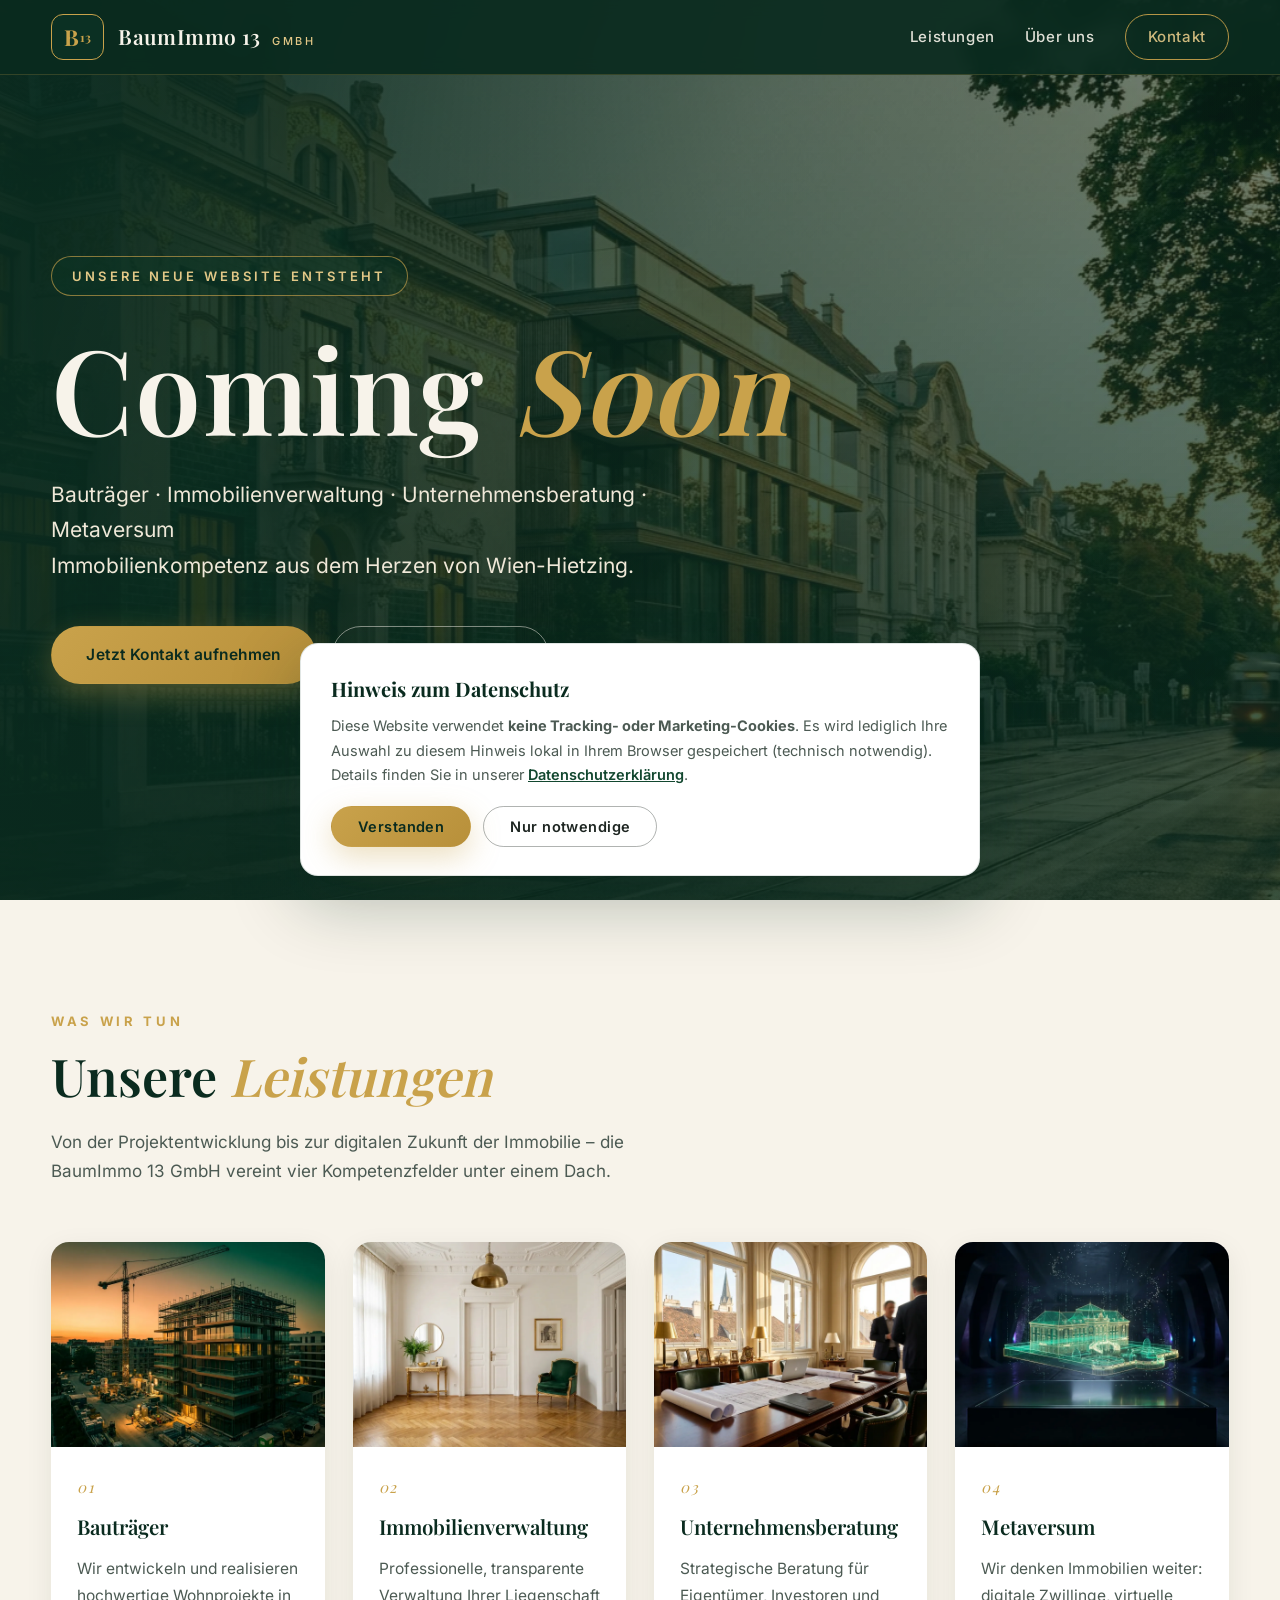
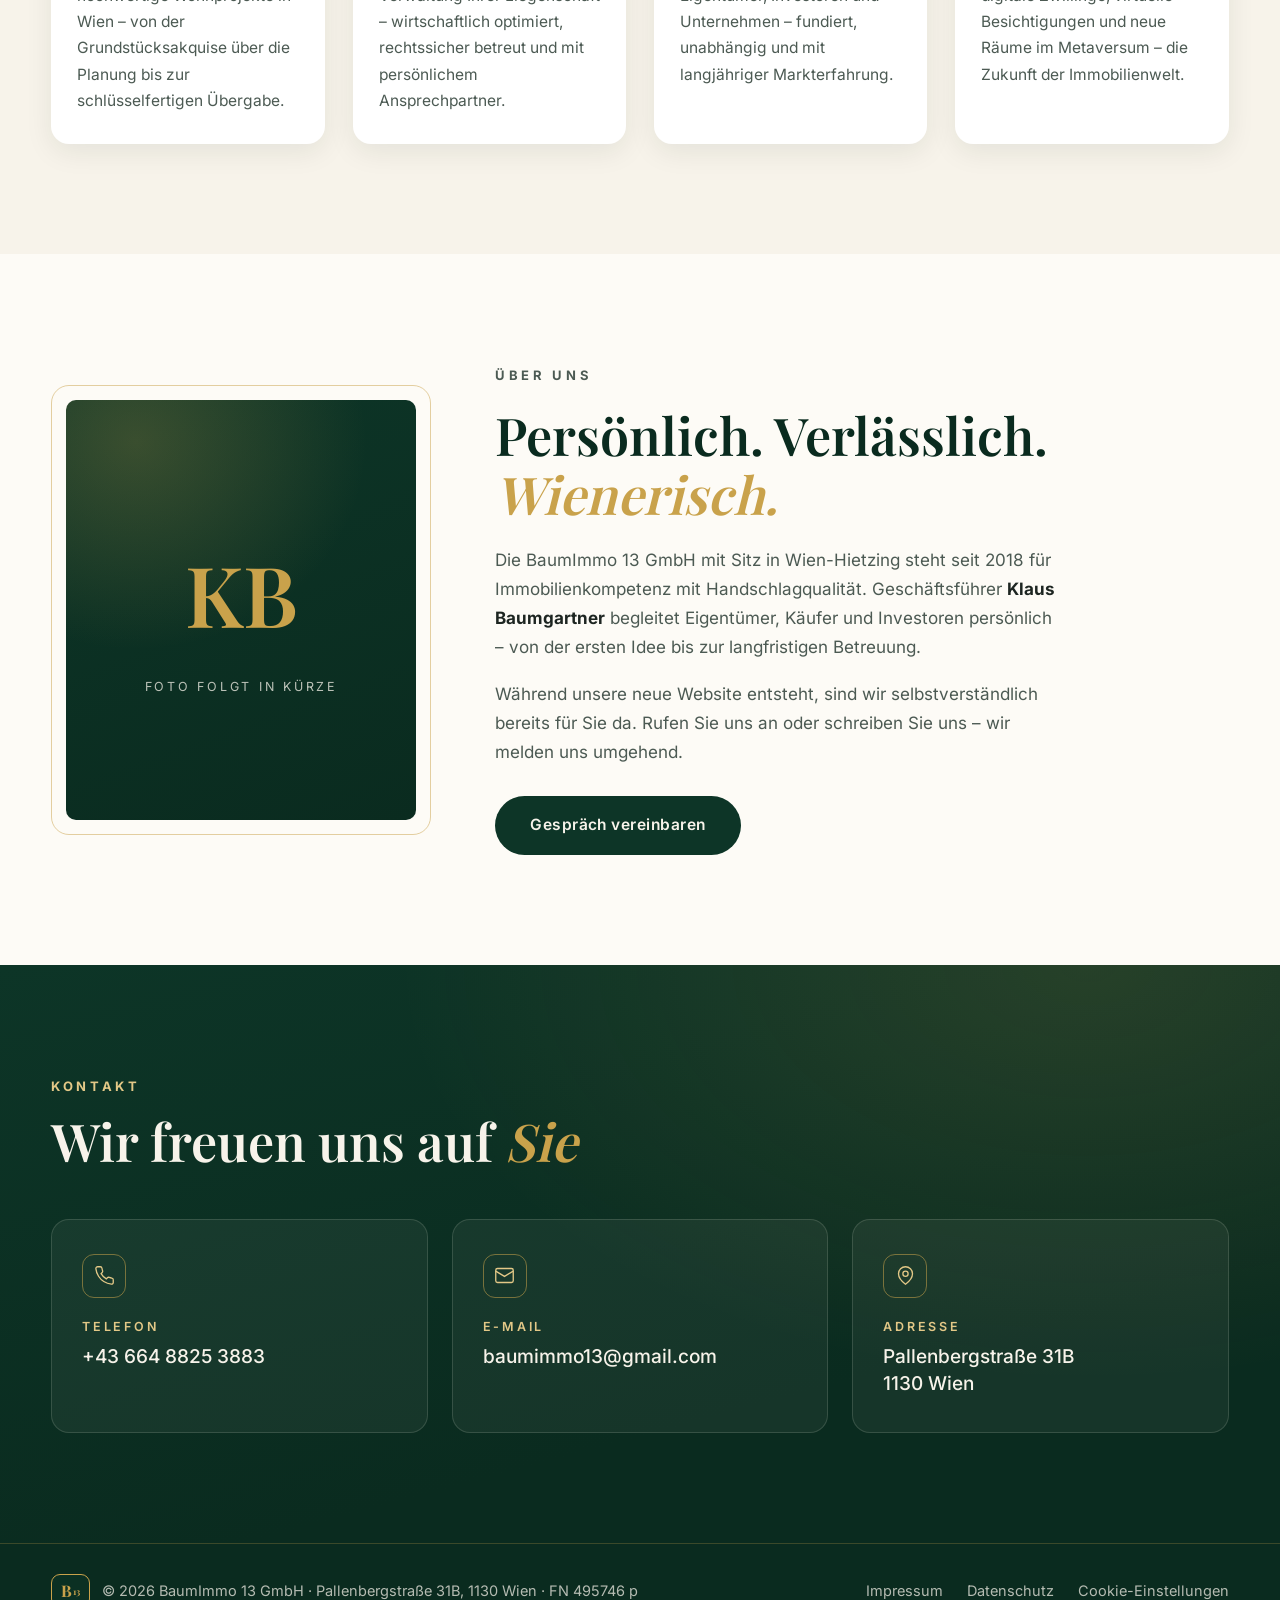
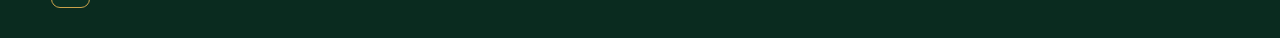
==== commit b11c4f91: "Footer mit Firmenwortlaut/FN, Gruendungsjahr im Ueber-uns-Text Co-Authored-By: Claude Opus 5 <norepl" ====
--- a/index.html
+++ b/index.html
@@ -162,7 +162,7 @@
         <p class="section-kicker reveal">Über uns</p>
         <h2 class="section-title reveal">Persönlich. Verlässlich. <em>Wienerisch.</em></h2>
         <p class="reveal">
-          Die BaumImmo&nbsp;13 GmbH mit Sitz in Wien-Hietzing steht für
+          Die BaumImmo&nbsp;13 GmbH mit Sitz in Wien-Hietzing steht seit 2018 für
           Immobilienkompetenz mit Handschlagqualität. Geschäftsführer
           <strong>Klaus Baumgartner</strong> begleitet Eigentümer, Käufer und
           Investoren persönlich – von der ersten Idee bis zur langfristigen
@@ -214,7 +214,7 @@
     <div class="container footer-inner">
       <div class="footer-brand">
         <span class="brand-mark small">B<span class="brand-13">13</span></span>
-        <span>© <span id="year">2026</span> BaumImmo&nbsp;13 GmbH · 1130 Wien</span>
+        <span>© <span id="year">2026</span> BaumImmo&nbsp;13 GmbH · Pallenbergstraße 31B, 1130 Wien · FN 495746 p</span>
       </div>
       <nav class="footer-nav" aria-label="Rechtliches">
         <a href="impressum.html">Impressum</a>
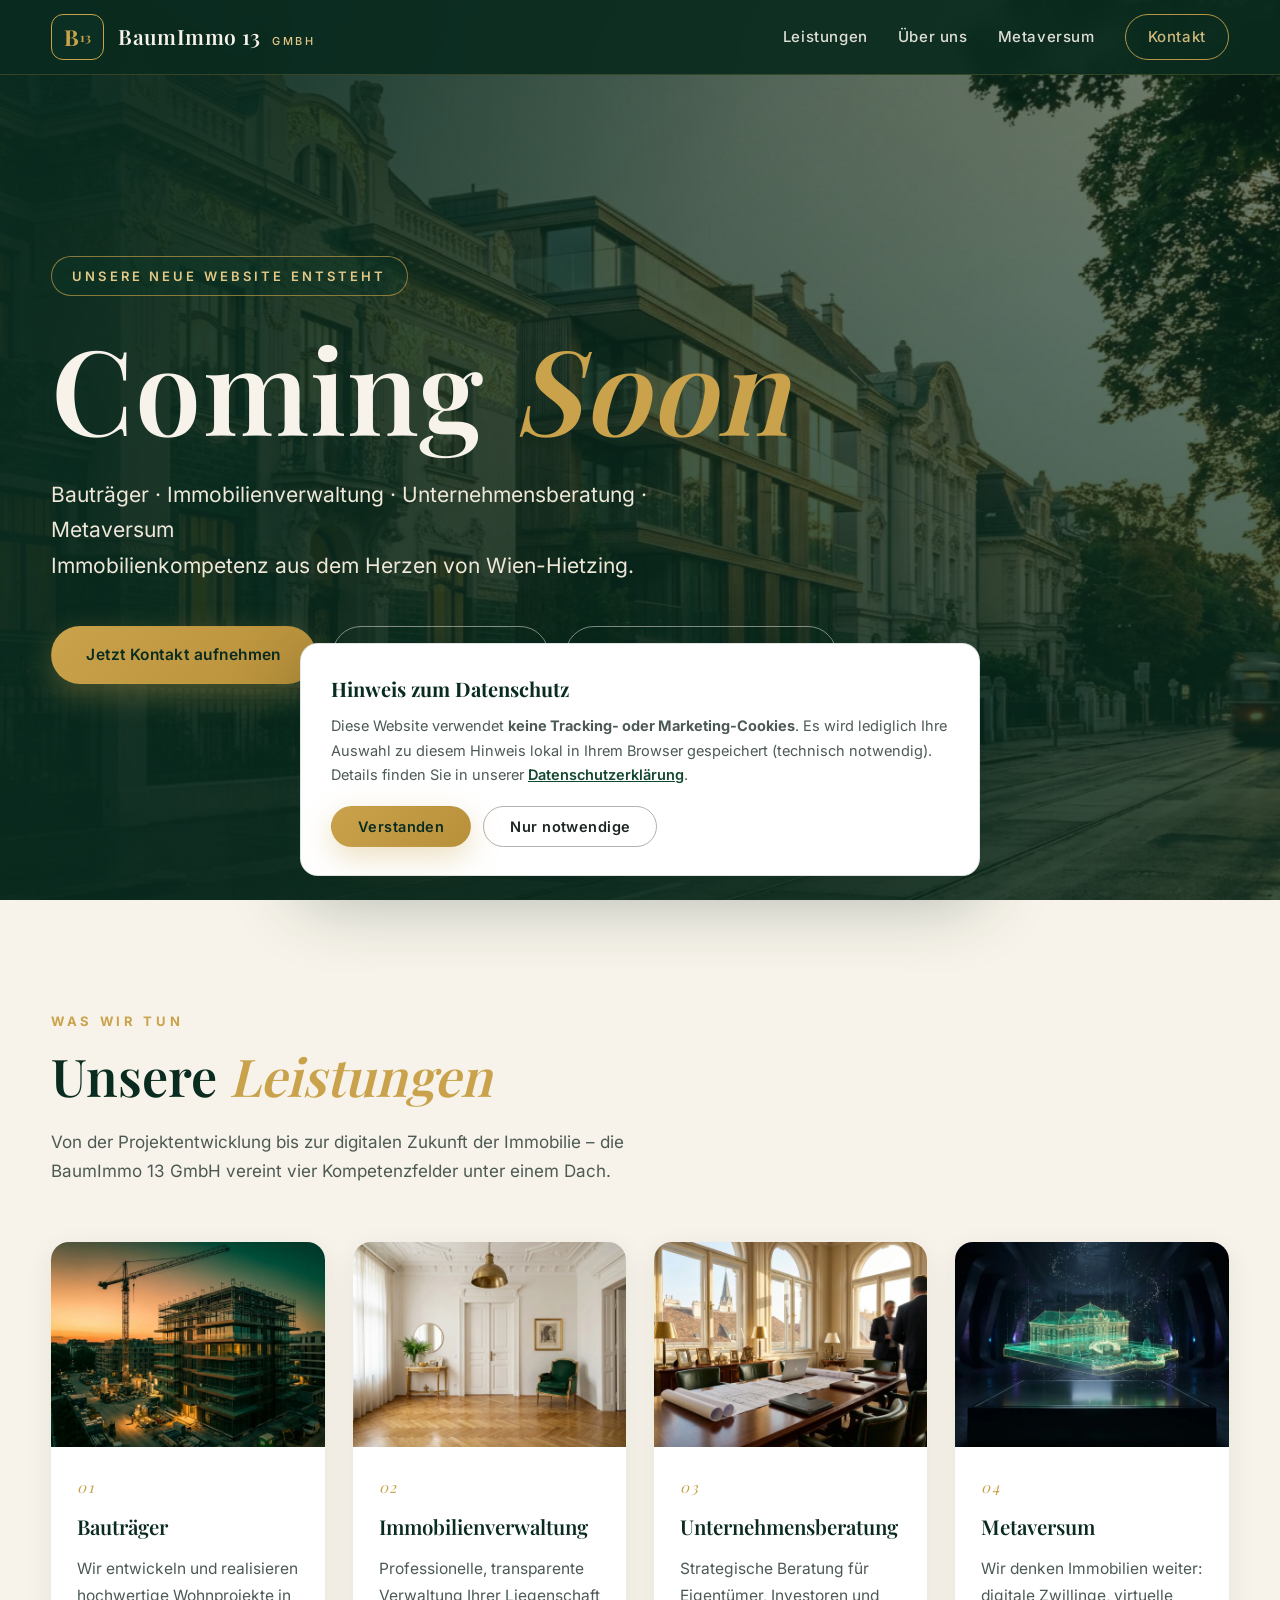
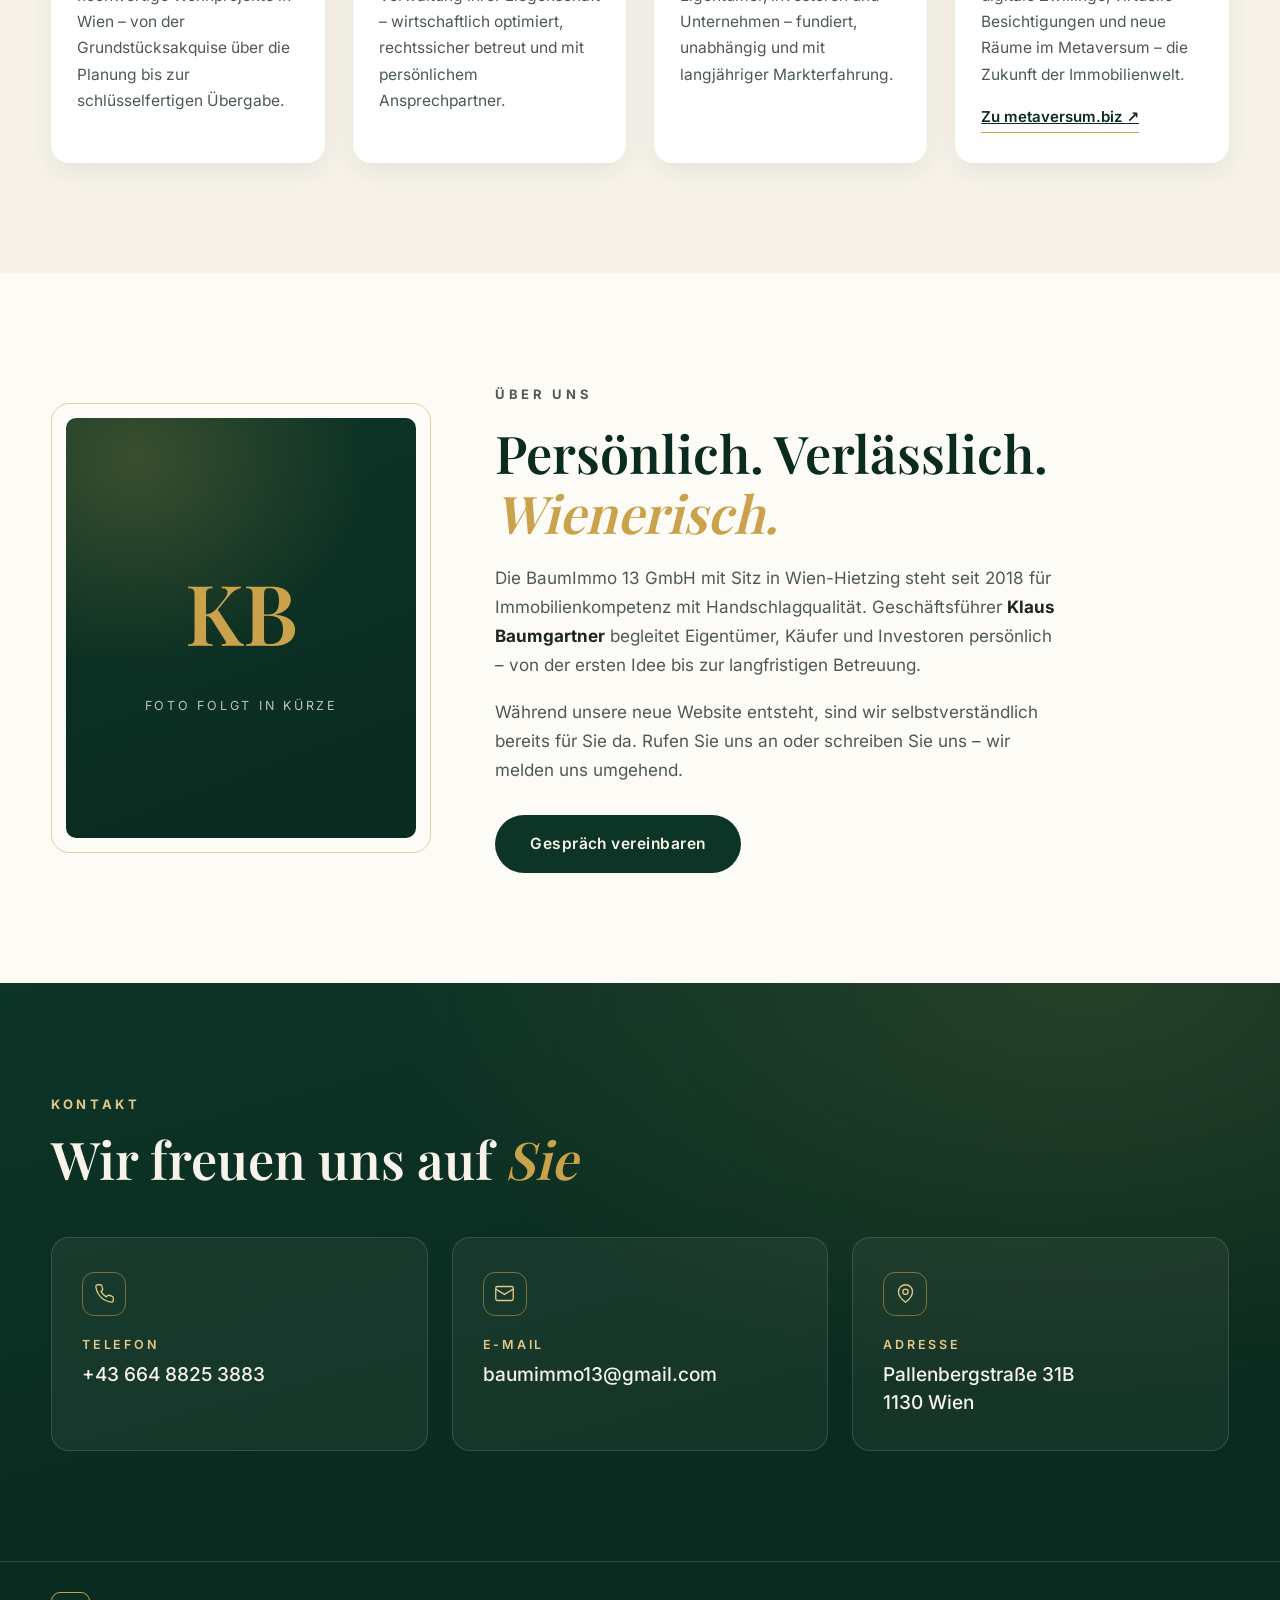
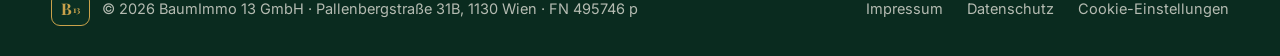
==== commit 31dc79bf: "Verlinkung zu metaversum.biz: Navigation, Hero-Button, Leistungskarte Co-Authored-By: Claude Opus 5." ====
--- a/index.html
+++ b/index.html
@@ -29,6 +29,7 @@
     "image": "https://baumimmo13.com/assets/img/og-image.jpg",
     "email": "baumimmo13@gmail.com",
     "telephone": "+4366488253883",
+    "vatID": "ATU73773124",
     "address": {
       "@type": "PostalAddress",
       "streetAddress": "Pallenbergstraße 31B",
@@ -63,6 +64,7 @@
       <nav class="main-nav" aria-label="Hauptnavigation">
         <a href="#leistungen">Leistungen</a>
         <a href="#ueber-uns">Über uns</a>
+        <a href="https://metaversum.biz/" target="_blank" rel="noopener">Metaversum</a>
         <a href="#kontakt" class="nav-cta">Kontakt</a>
       </nav>
     </div>
@@ -82,6 +84,7 @@
       <div class="hero-actions reveal delay-3">
         <a class="btn btn-gold" href="#kontakt">Jetzt Kontakt aufnehmen</a>
         <a class="btn btn-ghost" href="#leistungen">Unsere Leistungen</a>
+        <a class="btn btn-ghost" href="https://metaversum.biz/" target="_blank" rel="noopener">Metaversum entdecken <span aria-hidden="true">↗</span></a>
       </div>
     </div>
     <a class="scroll-hint" href="#leistungen" aria-label="Nach unten scrollen">
@@ -141,6 +144,7 @@
             <span class="card-num">04</span>
             <h3>Metaversum</h3>
             <p>Wir denken Immobilien weiter: digitale Zwillinge, virtuelle Besichtigungen und neue Räume im Metaversum – die Zukunft der Immobilienwelt.</p>
+            <a class="card-link" href="https://metaversum.biz/" target="_blank" rel="noopener">Zu metaversum.biz <span aria-hidden="true">↗</span></a>
           </div>
         </article>
       </div>
--- a/assets/css/style.css
+++ b/assets/css/style.css
@@ -388,6 +388,18 @@
 
 .card-body p { font-size: 15.5px; color: var(--ink-soft); }
 
+.card-link {
+  display: inline-block;
+  margin-top: 16px;
+  font-weight: 600;
+  font-size: 15px;
+  color: var(--green-950);
+  border-bottom: 1.5px solid var(--gold);
+  padding-bottom: 2px;
+  transition: color 0.2s ease;
+}
+.card-link:hover { color: var(--gold); }
+
 /* ---------- Über uns ---------- */
 .about-grid {
   display: grid;
@@ -651,3 +663,13 @@
   .section { padding: 80px 0; }
   .hero-content { padding: 120px 0 90px; }
 }
+
+@media (max-width: 420px) {
+  .header-inner { gap: 12px; }
+  .brand { gap: 10px; min-width: 0; }
+  .brand-mark { min-width: 40px; height: 40px; padding: 0 9px; font-size: 19px; }
+  .brand-text { font-size: 17px; }
+  .brand-text small { display: none; }
+  .main-nav { flex-shrink: 0; }
+  .nav-cta { padding: 8px 16px; font-size: 14px; }
+}
